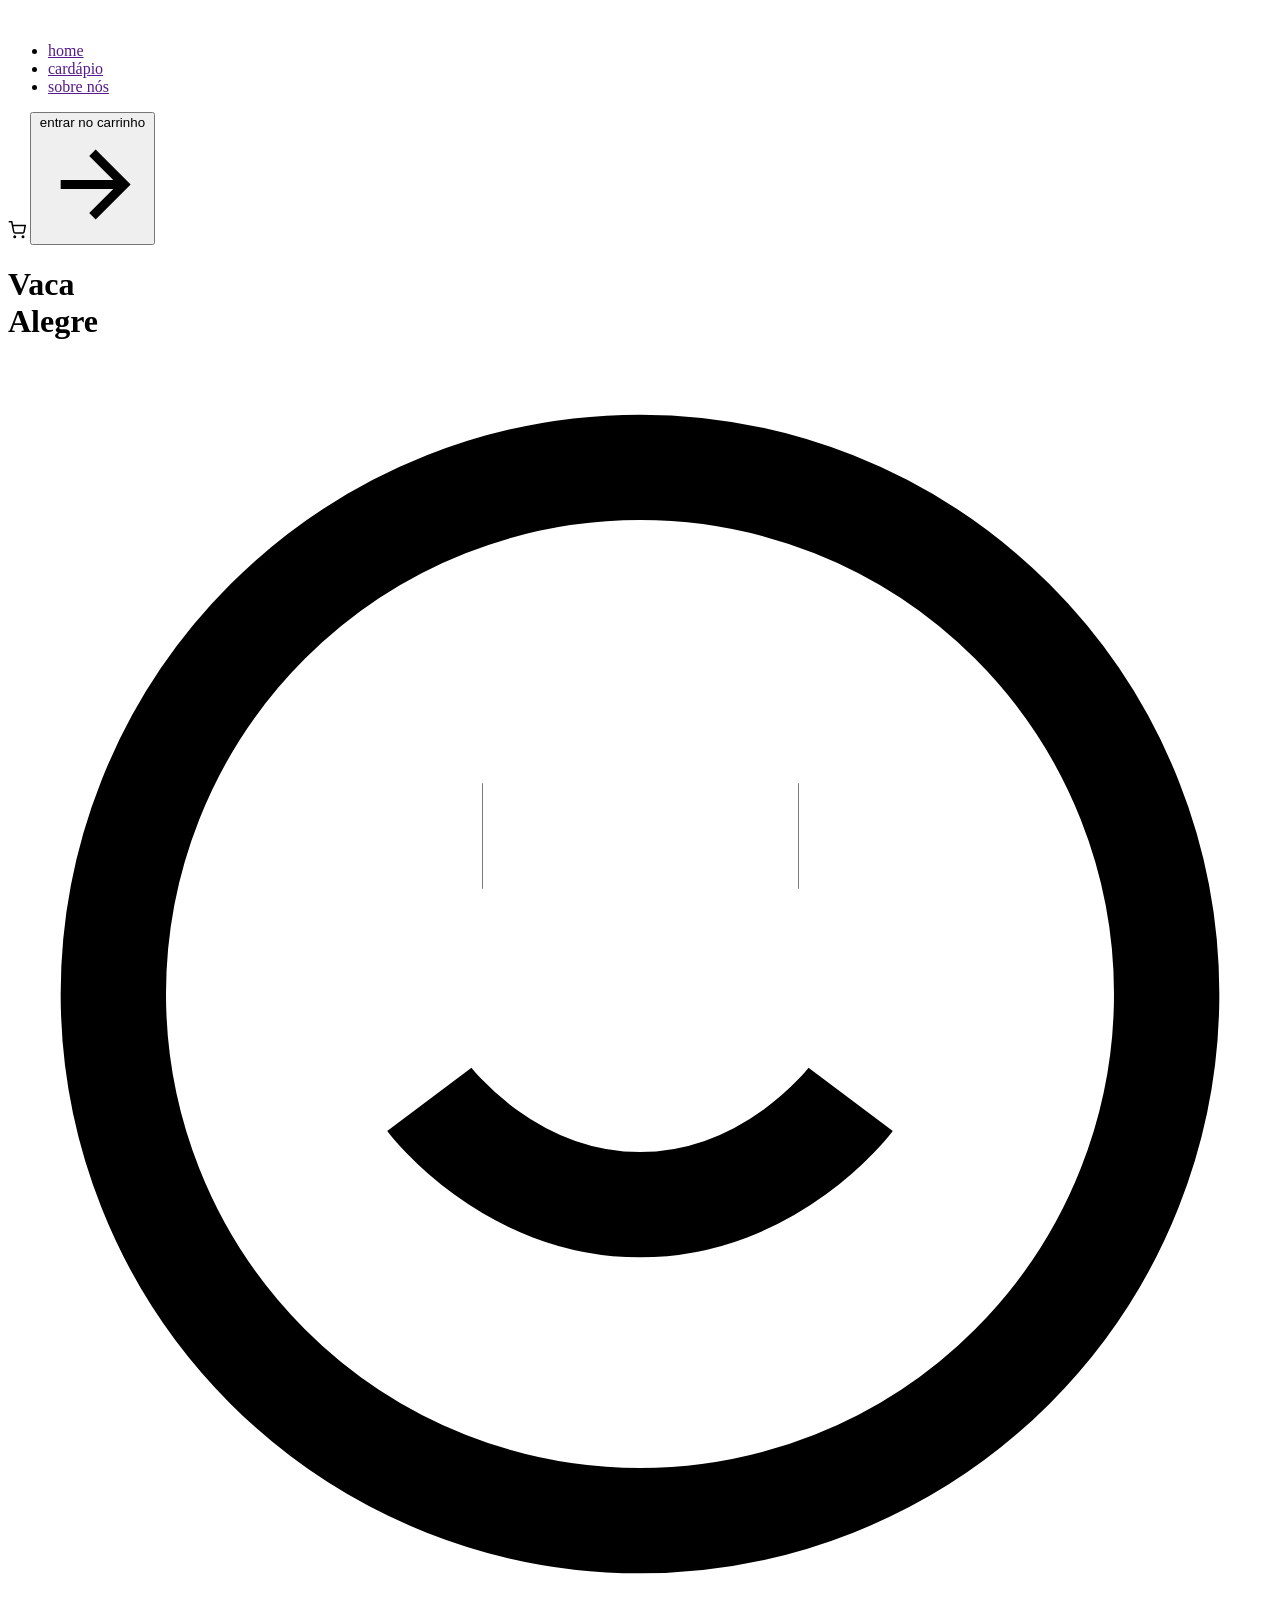
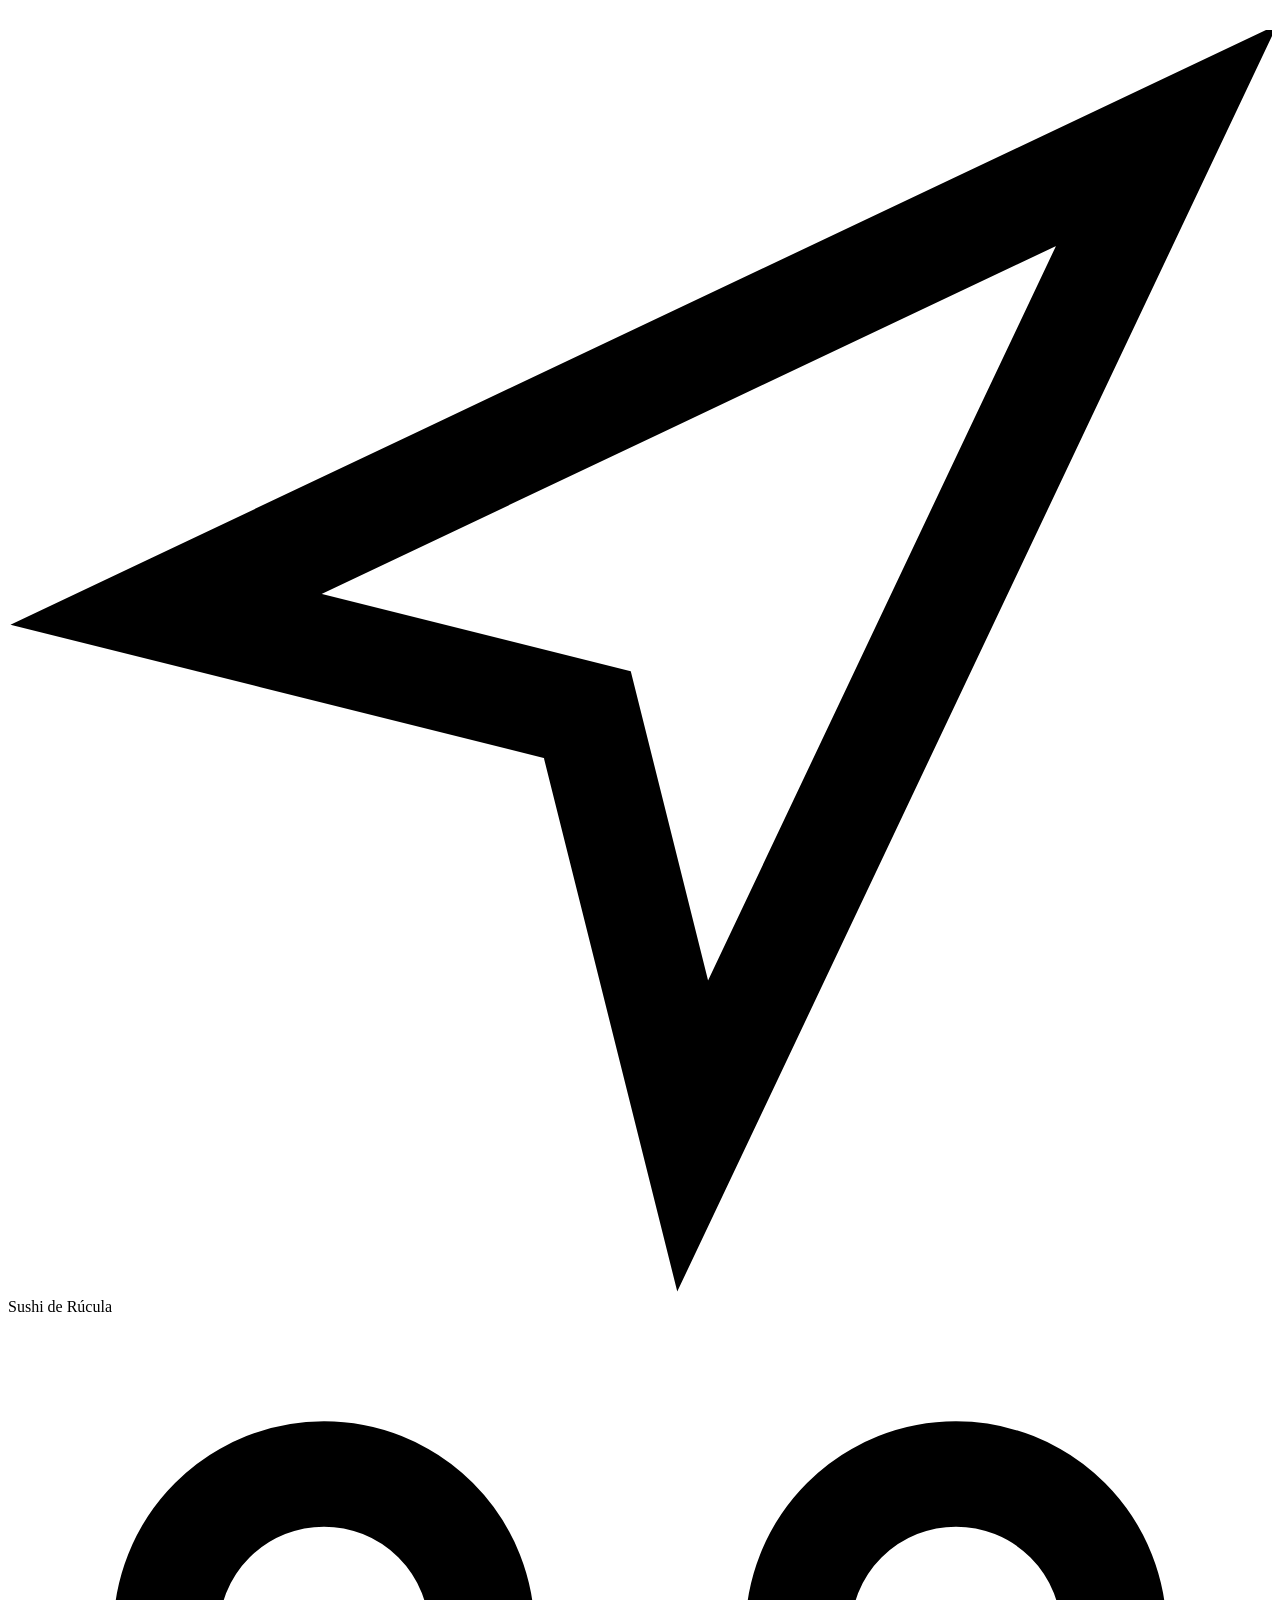
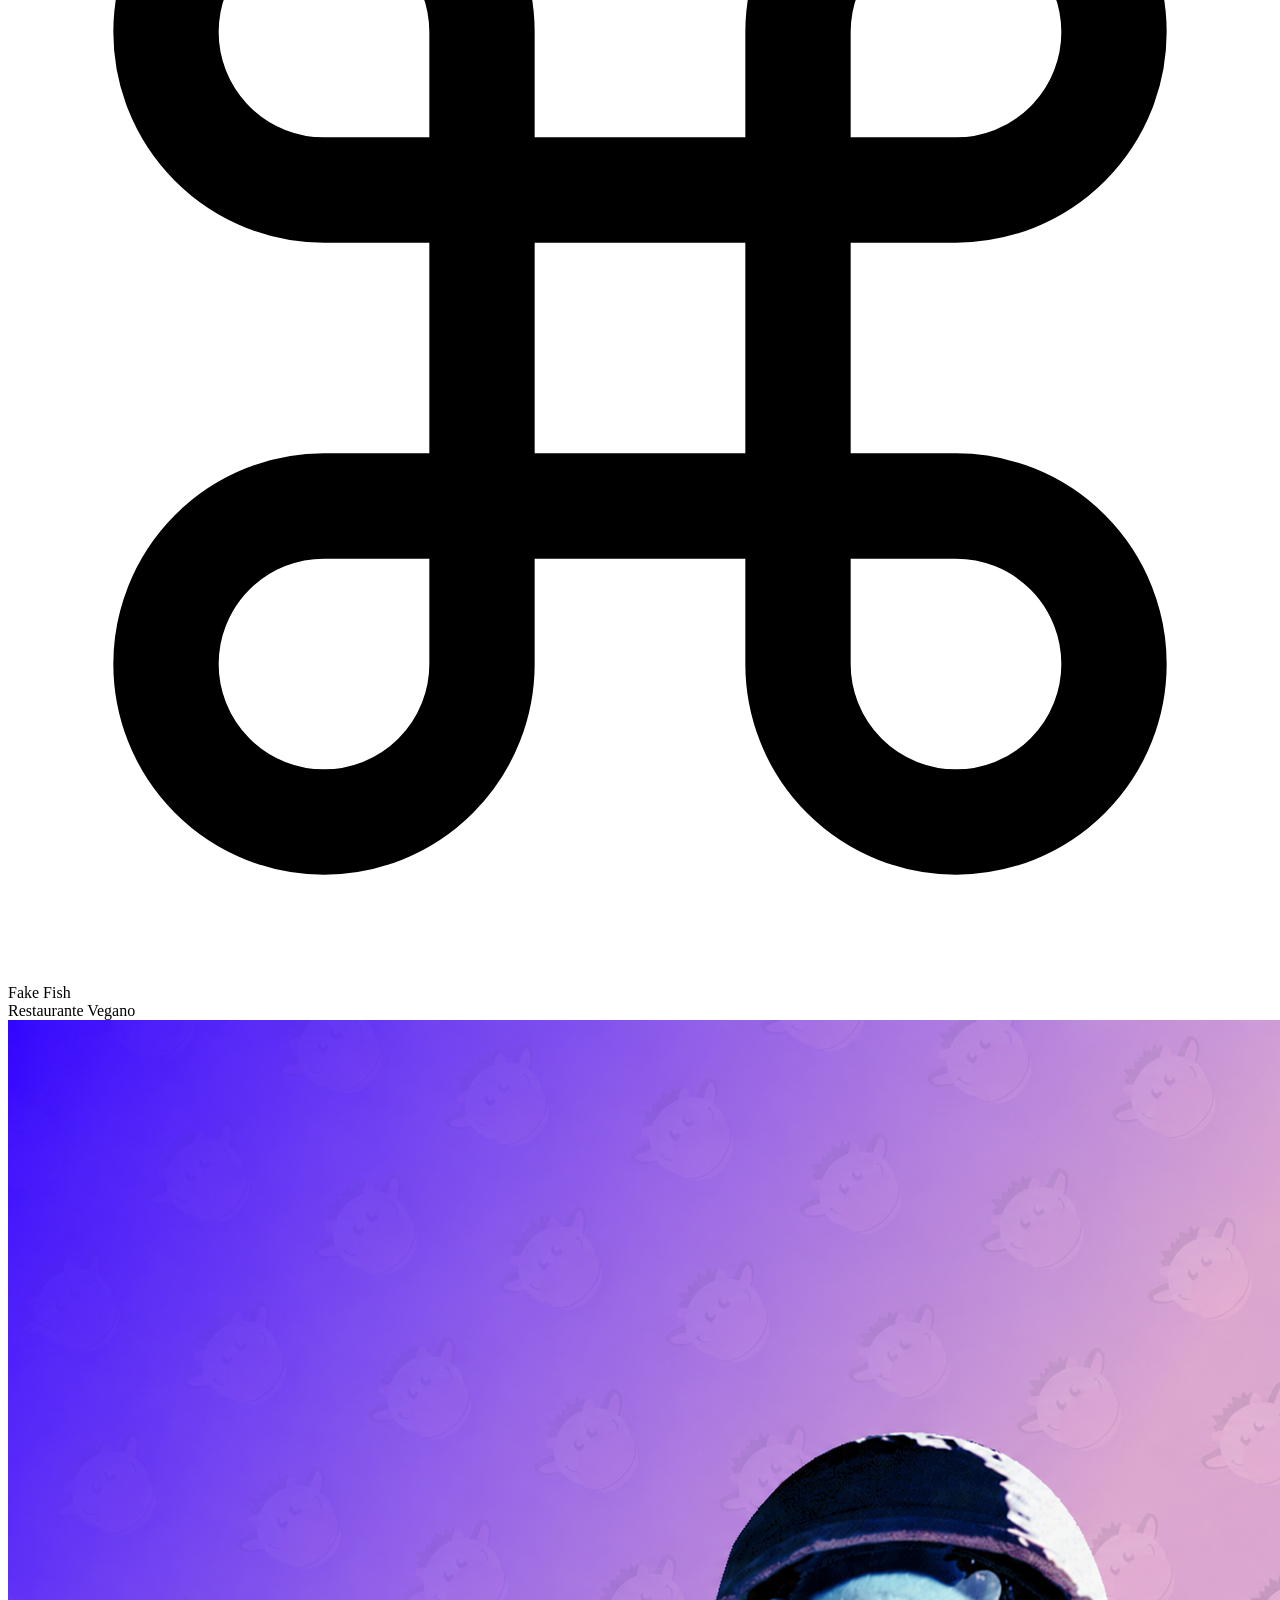
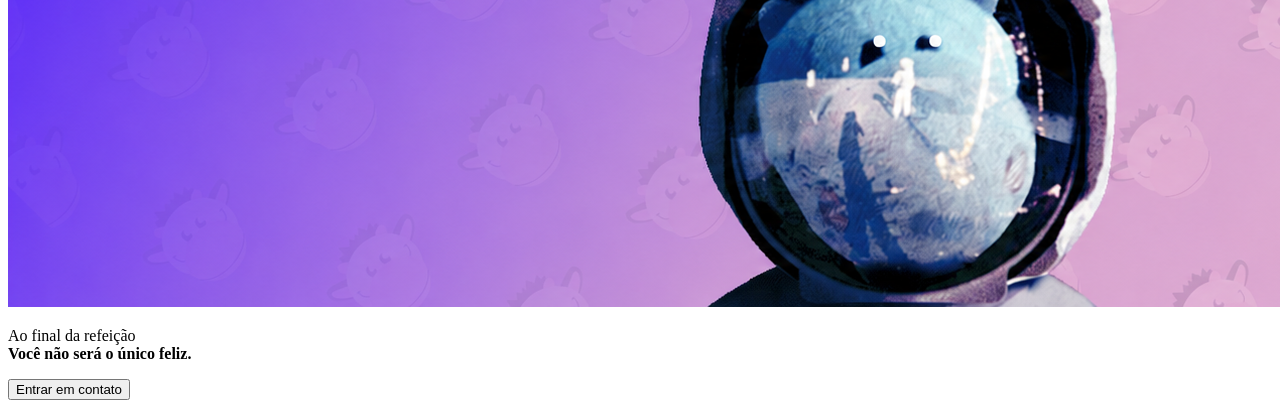
==== site/index.html @ 2b4d6a69 "primeiro commit" ====
<!DOCTYPE html>
<html lang="en">

<head>
    <meta charset="UTF-8">
    <meta name="viewport" content="width=device-width, initial-scale=1.0">
    <title>Vaca Alegre - Restaurante Vegano</title>
    <link rel="stylesheet" href="style.css">
</head>
<body>
    <nav>
        <div class="nav-logo">
            <img src="imagens/vaca-alegre-marca.svg" alt="">
        </div>
        <ul class="nav-links">
            <li><a href="">home</a></li>
            <li><a href="">cardápio</a></li>
            <li><a href="">sobre nós</a></li>
        </ul>
        <div class="nav-actions">
            <span class="nav-cart">
                <svg viewBox="0 0 24 24" fill="none" stroke="currentColor" stroke-width="2" width="18" height="18">
                    <circle cx="9" cy="21" r="1" />
                    <circle cx="20" cy="21" r="1" />
                    <path d="M1 1h4l2.68 13.39a2 2 0 0 0 2 1.61h9.72a2 2 0 0 0 2-1.61L23 6H6" />
                </svg>
            </span>
            <button class="btn-entrar">
                entrar no carrinho
                <svg viewBox="0 0 24 24" fill="none" stroke="currentColor" stroke-width="2">
                    <path d="M5 12h14M12 5l7 7-7 7" />
                </svg>
            </button>
        </div>
    </nav>
    <div class="hero">
        <div class="hero-topo">
            <div class="hero-text">
                <h1 class="hero title">
                    Vaca <br>
                    <span class="alegre">Alegre</span>
                </h1>
            </div>
            <div class="hero-menu">
                <div class="hero-menu-item">
                    <svg viewBox="0 0 24 24" fill="none" stroke="currentColor" stroke-width="2">
                        <circle cx="12" cy="12" r="10" />
                        <path d="M8 14s1.5 2 4 2 4-2 4-2" />
                        <line x1="9" y1="9" x2="9.01" y2="9" />
                        <line x1="15" y1="9" x2="15.01" y2="9" />
                        Nãoburguer
                    </svg>
                </div>
                <div class="hero-menu-item">
                    <svg viewBox="0 0 24 24" fill="none" stroke="currentColor" stroke-width="2">
                        <path d="M3 11l19-9-9 19-2-8-8-2z" />
                    </svg>
                    Sushi de Rúcula
                </div>
                <div class="hero-menu-item">
                    <svg viewBox="0 0 24 24" fill="none" stroke="currentColor" stroke-width="2">
                        <path
                            d="M18 3a3 3 0 0 0-3 3v12a3 3 0 0 0 3 3 3 3 0 0 0 3-3 3 3 0 0 0-3-3H6a3 3 0 0 0-3 3 3 3 0 0 0 3 3 3 3 0 0 0 3-3V6a3 3 0 0 0-3-3 3 3 0 0 0-3 3 3 3 0 0 0 3 3h12a3 3 0 0 0 3-3 3 3 0 0 0-3-3z" />
                    </svg>
                    Fake Fish
                </div>
                <div class="hero-menu-item active">
                    Restaurante Vegano
                </div>
            </div>
        </div>
        <div class="hero-banner">
            <img src="imagens/espaco.png" alt="">
            <div class="hero-banner-content">
                <p>Ao final da refeição <br>
                    <strong>Você não será o único feliz.</strong>
                </p>
                <button class="btn-contato">
                    Entrar em contato
                </button>
            </div>
        </div>
    </div>
</body>

</html>
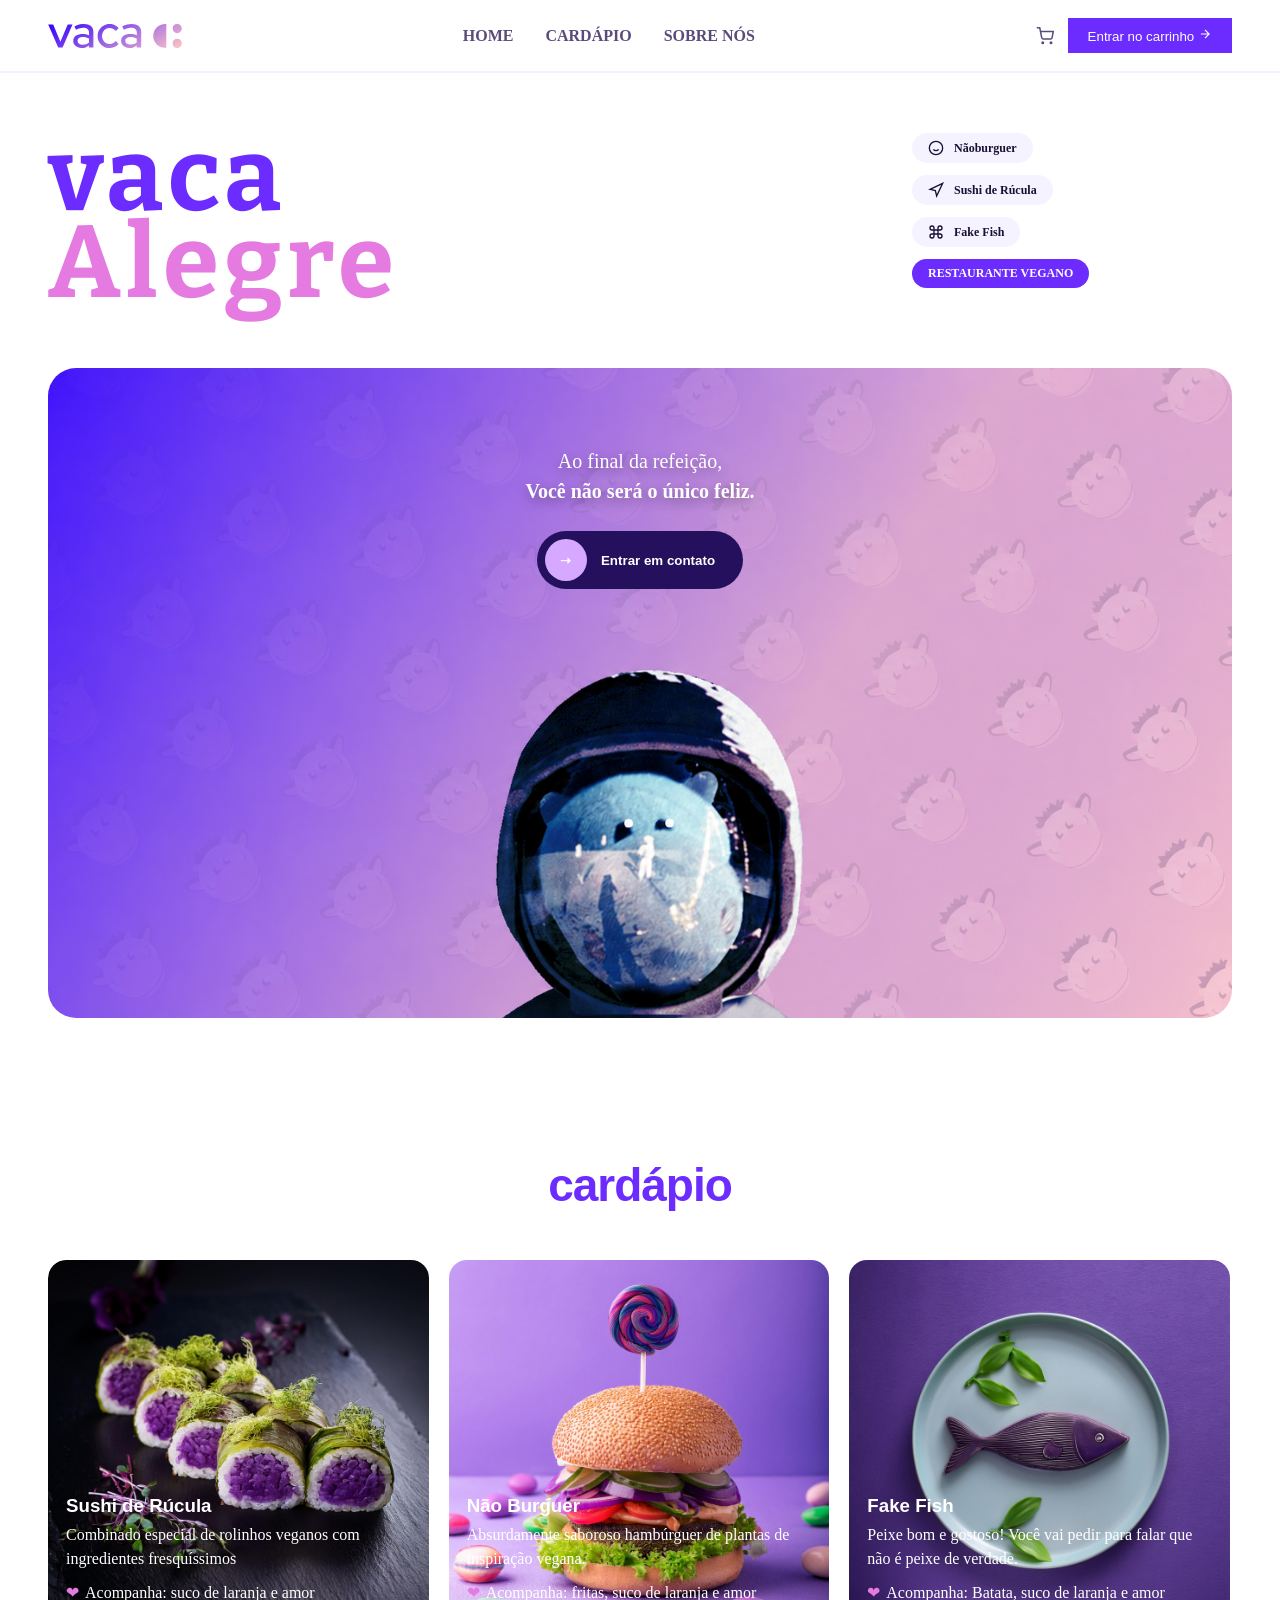
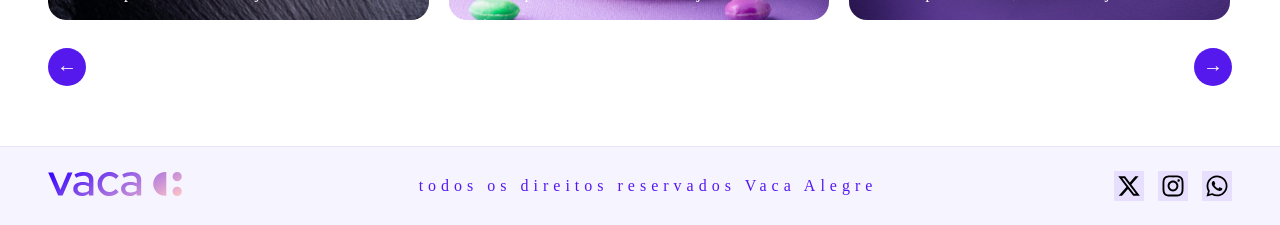
==== commit 0a91da83: "Add files via upload" ====
--- a/site/index.html
+++ b/site/index.html
@@ -7,15 +7,16 @@
     <title>Vaca Alegre - Restaurante Vegano</title>
     <link rel="stylesheet" href="style.css">
 </head>
+
 <body>
     <nav>
         <div class="nav-logo">
             <img src="imagens/vaca-alegre-marca.svg" alt="">
         </div>
         <ul class="nav-links">
-            <li><a href="">home</a></li>
-            <li><a href="">cardápio</a></li>
-            <li><a href="">sobre nós</a></li>
+            <li><a href="">Home</a></li>
+            <li><a href="#cardapio">Cardápio</a></li>
+            <li><a href="">Sobre Nós</a></li>
         </ul>
         <div class="nav-actions">
             <span class="nav-cart">
@@ -26,18 +27,19 @@
                 </svg>
             </span>
             <button class="btn-entrar">
-                entrar no carrinho
+                Entrar no carrinho
                 <svg viewBox="0 0 24 24" fill="none" stroke="currentColor" stroke-width="2">
                     <path d="M5 12h14M12 5l7 7-7 7" />
                 </svg>
             </button>
         </div>
     </nav>
+
     <div class="hero">
         <div class="hero-topo">
             <div class="hero-text">
-                <h1 class="hero title">
-                    Vaca <br>
+                <h1 class="hero-title">
+                    vaca <br>
                     <span class="alegre">Alegre</span>
                 </h1>
             </div>
@@ -48,8 +50,8 @@
                         <path d="M8 14s1.5 2 4 2 4-2 4-2" />
                         <line x1="9" y1="9" x2="9.01" y2="9" />
                         <line x1="15" y1="9" x2="15.01" y2="9" />
-                        Nãoburguer
                     </svg>
+                    Nãoburguer
                 </div>
                 <div class="hero-menu-item">
                     <svg viewBox="0 0 24 24" fill="none" stroke="currentColor" stroke-width="2">
@@ -72,8 +74,9 @@
         <div class="hero-banner">
             <img src="imagens/espaco.png" alt="">
             <div class="hero-banner-content">
-                <p>Ao final da refeição <br>
-                    <strong>Você não será o único feliz.</strong>
+                <p>
+                    Ao final da refeição, <br>
+                    <strong> Você não será o único feliz.</strong>
                 </p>
                 <button class="btn-contato">
                     Entrar em contato
@@ -81,6 +84,116 @@
             </div>
         </div>
     </div>
+    <div class="cardapio" id="cardapio">
+        <h2 class="cardapio-title">cardápio</h2>
+        <div class="carousel-wrapper">
+            <div class="carousel-track-outer">
+                <div class="carousel-track" id="carouselTrack">
+                    <!--Cards-->
+                    <div class="card">
+                        <div class="card-img-placeholder">
+                            <img src="imagens/fotos/cardapio/sushi-de-rucula.jpg" alt=""
+                                style="width: 100%;height:100%;object-fit:cover;">
+                        </div>
+                        <div class="card-info">
+                            <h3>Sushi de Rúcula</h3>
+                            <p>Combinado especial de rolinhos veganos com ingredientes fresquíssimos</p>
+                            <span class="card-tag">Acompanha: suco de laranja e amor</span>
+                        </div>
+                    </div>
+
+                    <div class="card featured">
+                        <div class="card-img-placeholder">
+                            <img src="imagens/fotos/cardapio/nao-burger.jpg" alt=""
+                                style="width: 100%;height:100%;object-fit:cover;">
+                        </div>
+                        <div class="card-info">
+                            <h3>Não Burguer</h3>
+                            <p>Absurdamente saboroso hambúrguer de plantas de inspiração vegana.</p>
+                            <span class="card-tag">Acompanha: fritas, suco de laranja e amor</span>
+                        </div>
+                    </div>
+
+                    <div class="card">
+                        <div class="card-img-placeholder">
+                            <img src="imagens/fotos/cardapio/fake-fish.jpg" alt=""
+                                style="width: 100%;height:100%;object-fit:cover;">
+                        </div>
+                        <div class="card-info">
+                            <h3>Fake Fish</h3>
+                            <p>Peixe bom e gostoso! Você vai pedir para falar que não é peixe de verdade.</p>
+                            <span class="card-tag">Acompanha: Batata, suco de laranja e amor</span>
+                        </div>
+                    </div>
+
+                    <div class="card">
+                        <div class="card-img-placeholder">
+                            <img src="imagens/fotos/cardapio/escondidinho-veg.jpg" alt=""
+                                style="width: 100%;height:100%;object-fit:cover;">
+                        </div>
+                        <div class="card-info">
+                            <h3>Escondidinho vegetariano</h3>
+                            <p>Um escondidinho de berinjela que combina com molho de tomate seco.</p>
+                            <span class="card-tag">Acompanha: manjericão, suco de laranja e amor</span>
+                        </div>
+                    </div>
+
+                    <div class="card">
+                        <div class="card-img-placeholder">
+                            <img src="imagens/fotos/cardapio/quibeleza.jpg" alt=""
+                                style="width: 100%;height:100%;object-fit:cover;">
+                        </div>
+                        <div class="card-info">
+                            <h3>Quibeleza</h3>
+                            <p>Quibe de beterraba crocante com frescor de hortelã</p>
+                            <span class="card-tag">Acompanha: suco de frutas vermelhas e amor</span>
+                        </div>
+                    </div>
+                </div>
+            </div>
+
+            <div class="carousel-controls">
+                <button class="carousel-btn" id="prevBtn">&#8592;</button>
+                <div class="carousel-dots" id="carouselDots"></div>
+                <button class="carousel-btn" id="nextBtn">&#8594;</button>
+            </div>
+        </div>
+    </div>
+
+    <footer>
+        <div class="footer-logo">
+            <img src="imagens/vaca-alegre-marca.svg" alt="">
+        </div>
+        <span class="footer-copy">todos os direitos reservados Vaca Alegre</span>
+        <div class="footer-socials">
+            <a href=""><img src="" alt=""><svg xmlns="http://www.w3.org/2000/svg"
+                    viewBox="0 0 640 640"><!--!Font Awesome Free v7.2.0 by @fontawesome - https://fontawesome.com License - https://fontawesome.com/license/free Copyright 2026 Fonticons, Inc.-->
+                    <path
+                        d="M453.2 112L523.8 112L369.6 288.2L551 528L409 528L297.7 382.6L170.5 528L99.8 528L264.7 339.5L90.8 112L236.4 112L336.9 244.9L453.2 112zM428.4 485.8L467.5 485.8L215.1 152L173.1 152L428.4 485.8z" />
+                </svg></a>
+            <a href=""> <svg xmlns="http://www.w3.org/2000/svg"
+                    viewBox="0 0 640 640"><!--!Font Awesome Free v7.2.0 by @fontawesome - https://fontawesome.com License - https://fontawesome.com/license/free Copyright 2026 Fonticons, Inc.-->
+                    <path
+                        d="M320.3 205C256.8 204.8 205.2 256.2 205 319.7C204.8 383.2 256.2 434.8 319.7 435C383.2 435.2 434.8 383.8 435 320.3C435.2 256.8 383.8 205.2 320.3 205zM319.7 245.4C360.9 245.2 394.4 278.5 394.6 319.7C394.8 360.9 361.5 394.4 320.3 394.6C279.1 394.8 245.6 361.5 245.4 320.3C245.2 279.1 278.5 245.6 319.7 245.4zM413.1 200.3C413.1 185.5 425.1 173.5 439.9 173.5C454.7 173.5 466.7 185.5 466.7 200.3C466.7 215.1 454.7 227.1 439.9 227.1C425.1 227.1 413.1 215.1 413.1 200.3zM542.8 227.5C541.1 191.6 532.9 159.8 506.6 133.6C480.4 107.4 448.6 99.2 412.7 97.4C375.7 95.3 264.8 95.3 227.8 97.4C192 99.1 160.2 107.3 133.9 133.5C107.6 159.7 99.5 191.5 97.7 227.4C95.6 264.4 95.6 375.3 97.7 412.3C99.4 448.2 107.6 480 133.9 506.2C160.2 532.4 191.9 540.6 227.8 542.4C264.8 544.5 375.7 544.5 412.7 542.4C448.6 540.7 480.4 532.5 506.6 506.2C532.8 480 541 448.2 542.8 412.3C544.9 375.3 544.9 264.5 542.8 227.5zM495 452C487.2 471.6 472.1 486.7 452.4 494.6C422.9 506.3 352.9 503.6 320.3 503.6C287.7 503.6 217.6 506.2 188.2 494.6C168.6 486.8 153.5 471.7 145.6 452C133.9 422.5 136.6 352.5 136.6 319.9C136.6 287.3 134 217.2 145.6 187.8C153.4 168.2 168.5 153.1 188.2 145.2C217.7 133.5 287.7 136.2 320.3 136.2C352.9 136.2 423 133.6 452.4 145.2C472 153 487.1 168.1 495 187.8C506.7 217.3 504 287.3 504 319.9C504 352.5 506.7 422.6 495 452z" />
+                </svg></a>
+            <a href=""><svg xmlns="http://www.w3.org/2000/svg"
+                    viewBox="0 0 640 640"><!--!Font Awesome Free v7.2.0 by @fontawesome - https://fontawesome.com License - https://fontawesome.com/license/free Copyright 2026 Fonticons, Inc.-->
+                    <path
+                        d="M476.9 161.1C435 119.1 379.2 96 319.9 96C197.5 96 97.9 195.6 97.9 318C97.9 357.1 108.1 395.3 127.5 429L96 544L213.7 513.1C246.1 530.8 282.6 540.1 319.8 540.1L319.9 540.1C442.2 540.1 544 440.5 544 318.1C544 258.8 518.8 203.1 476.9 161.1zM319.9 502.7C286.7 502.7 254.2 493.8 225.9 477L219.2 473L149.4 491.3L168 423.2L163.6 416.2C145.1 386.8 135.4 352.9 135.4 318C135.4 216.3 218.2 133.5 320 133.5C369.3 133.5 415.6 152.7 450.4 187.6C485.2 222.5 506.6 268.8 506.5 318.1C506.5 419.9 421.6 502.7 319.9 502.7zM421.1 364.5C415.6 361.7 388.3 348.3 383.2 346.5C378.1 344.6 374.4 343.7 370.7 349.3C367 354.9 356.4 367.3 353.1 371.1C349.9 374.8 346.6 375.3 341.1 372.5C308.5 356.2 287.1 343.4 265.6 306.5C259.9 296.7 271.3 297.4 281.9 276.2C283.7 272.5 282.8 269.3 281.4 266.5C280 263.7 268.9 236.4 264.3 225.3C259.8 214.5 255.2 216 251.8 215.8C248.6 215.6 244.9 215.6 241.2 215.6C237.5 215.6 231.5 217 226.4 222.5C221.3 228.1 207 241.5 207 268.8C207 296.1 226.9 322.5 229.6 326.2C232.4 329.9 268.7 385.9 324.4 410C359.6 425.2 373.4 426.5 391 423.9C401.7 422.3 423.8 410.5 428.4 397.5C433 384.5 433 373.4 431.6 371.1C430.3 368.6 426.6 367.2 421.1 364.5z" />
+                </svg> </a>
+        </div>
+    </footer>
+    <script>
+        const track = document.getElementById('carouselTrack')
+        const prevBtn = document.getElementById('prevBtn')
+        const nextBtn = document.getElementById('nextBtn')
+        const dotwrap = document.getElementById('carouselDots')
+        const cards = track.querySelectorAll('card')
+        const visible = () => window.innerWidth < 768 ? 1 : 3
+        let current = 0
+        const total = () => cards.length - visible() + 1
+    </script>
+
 </body>
 
 </html>
--- a/site/style.css
+++ b/site/style.css
@@ -0,0 +1,327 @@
+@import url('https://fonts.googleapis.com/css2?family=Bitter:ital,wght@0,100..900;1,100..900&family=Instrument+Sans:ital,wght@0,400..700;1,400..700&display=swap');
+*{
+    box-sizing: border-box;
+    margin: 0;
+    padding: 0;
+}
+
+body{
+    background-color: #fff;
+    color: #1a1033;
+    overflow-x: hidden;
+}
+nav{
+    display: flex;
+    align-items: center;
+    justify-content: space-between;
+    padding: 18px 48px ;
+    position: sticky;
+    background-color: rgba(255, 255, 255, 0.92);
+    top: 0;
+    backdrop-filter: blur(12px);
+    border-bottom: 2px solid rgba(108, 43, 255, 0.07);
+}
+
+.nav-logo{
+    display: flex;
+    align-items: center;
+    gap: 6px;
+}
+.nav-links{
+    display: flex;
+    gap: 32px;
+    list-style: none;
+}
+.nav-links a{
+    text-decoration: none;
+    font-weight: bold;
+    text-transform: uppercase;
+    color: #5a4b7a
+}
+.nav-links a:hover{
+    color: #6c2bff;
+}
+.nav-actions{
+    display: flex;
+    align-items: center;
+    gap: 14px;
+}
+.nav-cart{
+    color: #5a4b7a;
+    display: flex;
+    align-items: center;
+    gap: 4px;
+
+}
+.btn-entrar{
+    background-color: #6c2bff;
+    color: white;
+    border: none;
+    padding: 9px 20px;
+    cursor: pointer;
+    gap: 6px;
+    transform: background .2s, transform .15s;
+}
+.btn-entrar:hover{
+    background: #5519ee;
+    transform: translateY(-1px);    
+}
+.btn-entrar svg{
+    width: 14px; height: 14px;
+}
+.hero{
+    padding: 60px 48px;
+    position: relative;
+    display: flex;
+    flex-direction: column;
+    gap: 32px;
+}
+.hero-topo{
+    display: flex;
+    justify-content: space-between;
+    align-items: flex-start;
+    width: 100%;
+    margin-bottom: 30px;
+}
+.hero-text{
+    flex: 1;
+    min-width: 400px;
+}
+.hero-title{
+    font-family: "Bitter", serif;
+    font-weight: bold;
+    font-size: 102px;
+    line-height: .85;
+    letter-spacing: 5px;
+    color: #6c2bff;
+}
+.hero-title .alegre{
+    color: #e57ae0;
+}
+.hero-menu{
+    width: 320px;
+    display: flex;
+    flex-direction: column;
+    gap: 12px;
+    margin-left: auto;
+}
+.hero-menu-item{
+    display: flex;
+    align-items: center;
+    gap: 10px;
+    font-weight: bold;
+    background-color: #f5f3ff;
+    border-radius: 40px;
+    padding: 7px 16px;
+    width: fit-content;
+    cursor: pointer;
+    transition: background .2s;
+    font-size: 12px;
+}
+.hero-menu-item:hover{
+    background-color: #ede8ff;
+}
+.hero-menu-item svg{
+    width: 16px;
+    height: 16px;
+    flex-shrink: 0;
+}
+.hero-menu-item.active{
+    color: #fff;
+    text-transform: uppercase;
+    font-weight: bold;
+    background-color: #6c2bff;
+}
+.hero-banner{
+    position:relative;
+    border-radius: 28px;
+    min-height: 300px;
+    overflow: hidden;
+}
+.hero-banner img{
+    width: 100%;
+    height: 650px;
+    object-fit: cover;
+    display: block;
+}
+.hero-banner-content{
+    position: absolute;
+    top: 12%;
+    left: 50%;
+    text-align: center;
+    width: 100%;
+    transform: translateX(-50%);
+}
+.hero-banner-content p{
+    color: white;
+    margin-bottom: 25px;
+    font-size: 20px;
+    text-shadow: 0 4px 12px rgba(0,0,0,.35);
+    line-height: 1.5;
+}
+.hero-banner-content p strong{
+    color: #fff;
+    font-weight: bold;
+}
+.btn-contato{
+    display: inline-flex;
+    align-items: center;
+    gap: 14px;
+    background-color: #24105c;
+    color: white;
+    border: none;
+    border-radius: 50px;
+    padding: 8px 28px 8px 8px;
+    font-weight: bold;
+    cursor: pointer;
+    transition: all .3s ease;
+}
+.btn-contato::before{
+    content: "➝";
+    width: 42px;
+    height: 42px;
+    background-color: #d7a8ff;
+    border-radius: 50%;
+    display: flex;
+    align-items: center;
+    justify-content: center;
+    transition: transform .4s ease;
+}
+.btn-contato:hover::before{
+    transform: translateX(10px);
+}
+.btn-contato:hover{
+    transform: translateY(-2px);
+}
+.cardapio{
+    padding: 80px 48px 60px;
+}
+.cardapio-title{
+    font-family: sans-serif;
+    font-weight: bold;
+    font-size: 46px;
+    text-align: center;
+    margin-bottom: 48px;
+    letter-spacing: -1px;
+    color: #6c2bff;
+}
+.carousel-wrapper{
+    position: relative;
+}
+.carousel-track-outer{
+    overflow: hidden;
+    border-radius: 18px;
+}
+.carousel-track{
+    display: flex;
+    gap: 20px;
+}
+.card{
+    flex: 0 0 calc(33.333% - 14px);
+    border-radius: 18px;
+    overflow: hidden;
+    position: relative;
+    min-height: 360px;
+    display: flex;
+    flex-direction: column;
+    justify-content: flex-end;
+    transition: transform .25s;
+    background-color: #f6f4ff;
+}
+.card:hover{
+    transform: translateY(-4px);
+}
+.card-img-placeholder{
+    position: absolute;
+    background: linear-gradient(160deg, #ddd5ff 0%, #f8d7fa 100%);
+    display: flex;
+    align-items: center;
+    justify-content: center;
+    text-transform: uppercase;
+    color: #f8f7f9;
+    inset: 0;
+   
+}
+.card .featured .card-img-placeholder{
+     background: linear-gradient(160deg, #a78bfa 0%, #e879f9 100%);
+}
+.card-info{
+    position: relative;
+    background: linear-gradient(to top rgba(20,10,40,0.82) 0%, transparent 100%);
+    padding: 20px 18px 18px;
+    color: #fff;
+}
+.card-info h3{
+    font-family: sans-serif;
+    margin-bottom: 6px;
+}
+.card-info p{
+    color:white;
+    line-height: 1.5;
+    margin-bottom: 12px;
+}
+.card-tag{
+    display: inline-flex;
+    align-items: center;
+    gap: 6px;
+    color: white;
+}
+.card-tag::before{
+    content: "❤︎";
+    color: #e57ae0;
+}
+.carousel-controls{
+    display: flex;
+    align-items: center;
+    justify-content: space-between;
+    margin-top: 28px;
+}
+.carousel-btn{
+    width: 38px;
+    height: 38px;
+    border-radius: 50%;
+    border: none;
+    background-color: #5519ee;
+    color: white;
+    cursor: pointer;
+    display: flex;
+    align-items: center;
+    justify-content: center;
+    transition: background .2s, transform .15s;
+    font-size: 20px;
+}
+.carousel-btn:hover{
+    background-color: #24105c;
+    transform: scale(1.08);
+}
+.carousel-dots{
+    display: flex;
+    gap: 8px;
+    align-items: center;
+}
+footer{
+    background-color: #f6f4ff;
+    padding: 24px 48px;
+    display: flex;
+    align-items: center;
+    justify-content: space-between;
+    border-top: 1px solid rgba(108,43,255,0.08);
+}
+.footer-copy{
+    color: #5519ee;
+    letter-spacing: 5px;
+}
+.footer-socials{
+    display: flex;
+    gap: 14px;
+}
+.footer-socials a{
+    width: 30px;
+    height: 30px;
+    background-color: rgba(108, 43, 255, 0.1);
+    display: flex;
+    align-items: center;
+    justify-content: center;
+    color: #24105c;
+    text-decoration: none;
+}
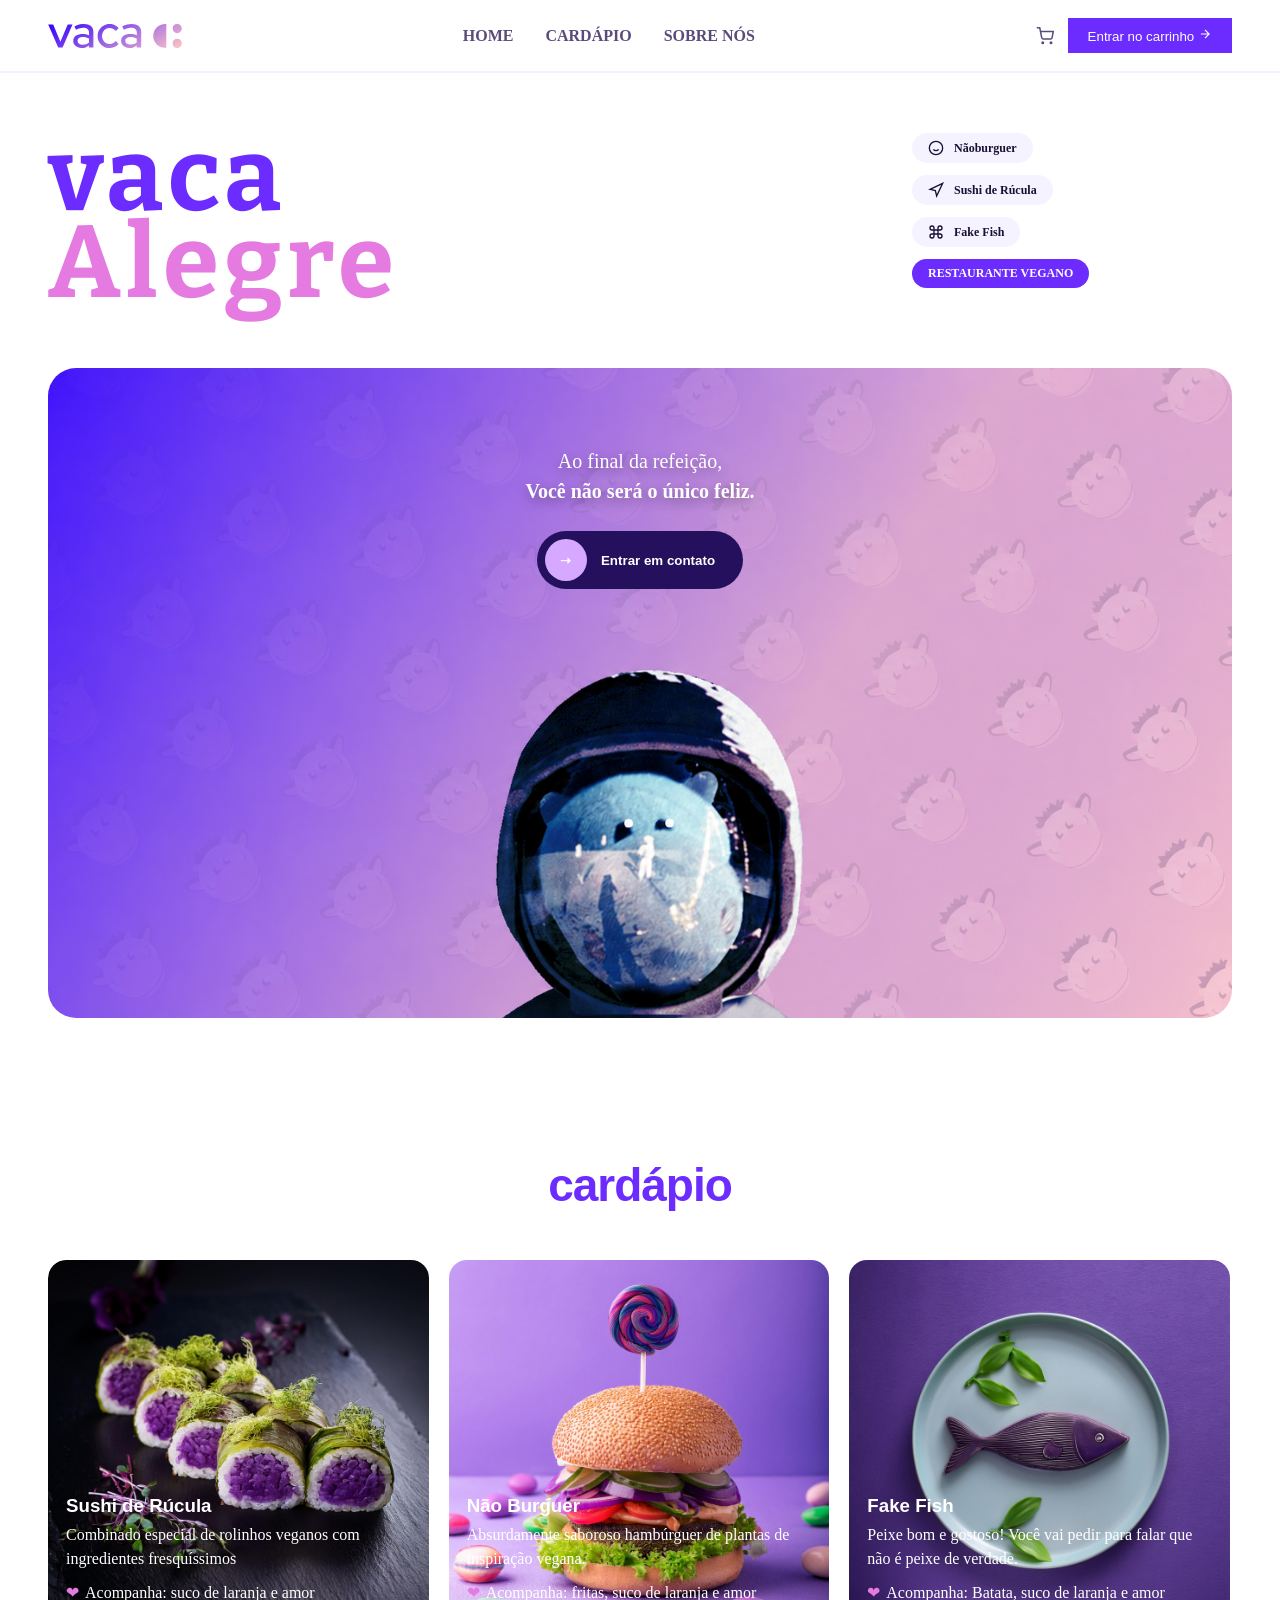
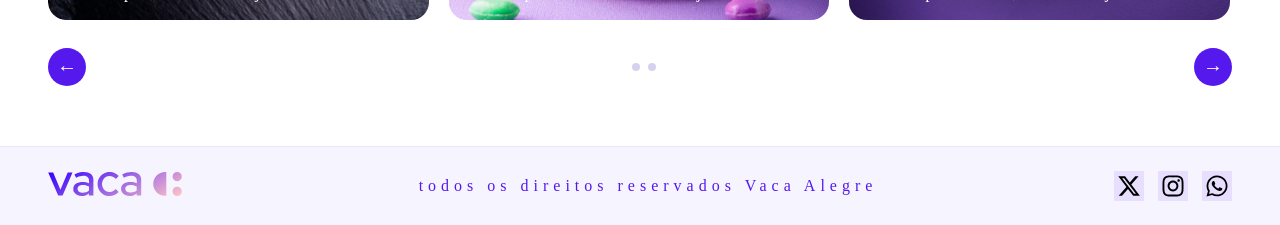
==== commit 74ff46c7: "30/06" ====
--- a/site/index.html
+++ b/site/index.html
@@ -1,13 +1,11 @@
 <!DOCTYPE html>
 <html lang="en">
-
 <head>
     <meta charset="UTF-8">
     <meta name="viewport" content="width=device-width, initial-scale=1.0">
     <title>Vaca Alegre - Restaurante Vegano</title>
     <link rel="stylesheet" href="style.css">
 </head>
-
 <body>
     <nav>
         <div class="nav-logo">
@@ -16,23 +14,17 @@
         <ul class="nav-links">
             <li><a href="">Home</a></li>
             <li><a href="#cardapio">Cardápio</a></li>
-            <li><a href="">Sobre Nós</a></li>
+            <li><a href="sobrenos.html">Sobre Nós</a></li>
         </ul>
         <div class="nav-actions">
             <span class="nav-cart">
-                <svg viewBox="0 0 24 24" fill="none" stroke="currentColor" stroke-width="2" width="18" height="18">
-                    <circle cx="9" cy="21" r="1" />
-                    <circle cx="20" cy="21" r="1" />
-                    <path d="M1 1h4l2.68 13.39a2 2 0 0 0 2 1.61h9.72a2 2 0 0 0 2-1.61L23 6H6" />
-                </svg>
+                <svg viewBox="0 0 24 24" fill="none" stroke="currentColor" stroke-width="2" width="18" height="18"><circle cx="9" cy="21" r="1"/><circle cx="20" cy="21" r="1"/><path d="M1 1h4l2.68 13.39a2 2 0 0 0 2 1.61h9.72a2 2 0 0 0 2-1.61L23 6H6"/></svg>
             </span>
             <button class="btn-entrar">
                 Entrar no carrinho
-                <svg viewBox="0 0 24 24" fill="none" stroke="currentColor" stroke-width="2">
-                    <path d="M5 12h14M12 5l7 7-7 7" />
-                </svg>
+                <svg viewBox="0 0 24 24" fill="none" stroke="currentColor" stroke-width="2"><path d="M5 12h14M12 5l7 7-7 7"/></svg>
             </button>
-        </div>
+        </div>       
     </nav>
 
     <div class="hero">
@@ -40,36 +32,26 @@
             <div class="hero-text">
                 <h1 class="hero-title">
                     vaca <br>
-                    <span class="alegre">Alegre</span>
+                    <span class="alegre">Alegre</span> 
                 </h1>
             </div>
             <div class="hero-menu">
                 <div class="hero-menu-item">
-                    <svg viewBox="0 0 24 24" fill="none" stroke="currentColor" stroke-width="2">
-                        <circle cx="12" cy="12" r="10" />
-                        <path d="M8 14s1.5 2 4 2 4-2 4-2" />
-                        <line x1="9" y1="9" x2="9.01" y2="9" />
-                        <line x1="15" y1="9" x2="15.01" y2="9" />
-                    </svg>
+                    <svg viewBox="0 0 24 24" fill="none" stroke="currentColor" stroke-width="2"><circle cx="12" cy="12" r="10"/><path d="M8 14s1.5 2 4 2 4-2 4-2"/><line x1="9" y1="9" x2="9.01" y2="9"/><line x1="15" y1="9" x2="15.01" y2="9"/></svg>
                     Nãoburguer
                 </div>
                 <div class="hero-menu-item">
-                    <svg viewBox="0 0 24 24" fill="none" stroke="currentColor" stroke-width="2">
-                        <path d="M3 11l19-9-9 19-2-8-8-2z" />
-                    </svg>
+                    <svg viewBox="0 0 24 24" fill="none" stroke="currentColor" stroke-width="2"><path d="M3 11l19-9-9 19-2-8-8-2z"/></svg>
                     Sushi de Rúcula
                 </div>
                 <div class="hero-menu-item">
-                    <svg viewBox="0 0 24 24" fill="none" stroke="currentColor" stroke-width="2">
-                        <path
-                            d="M18 3a3 3 0 0 0-3 3v12a3 3 0 0 0 3 3 3 3 0 0 0 3-3 3 3 0 0 0-3-3H6a3 3 0 0 0-3 3 3 3 0 0 0 3 3 3 3 0 0 0 3-3V6a3 3 0 0 0-3-3 3 3 0 0 0-3 3 3 3 0 0 0 3 3h12a3 3 0 0 0 3-3 3 3 0 0 0-3-3z" />
-                    </svg>
+                    <svg viewBox="0 0 24 24" fill="none" stroke="currentColor" stroke-width="2"><path d="M18 3a3 3 0 0 0-3 3v12a3 3 0 0 0 3 3 3 3 0 0 0 3-3 3 3 0 0 0-3-3H6a3 3 0 0 0-3 3 3 3 0 0 0 3 3 3 3 0 0 0 3-3V6a3 3 0 0 0-3-3 3 3 0 0 0-3 3 3 3 0 0 0 3 3h12a3 3 0 0 0 3-3 3 3 0 0 0-3-3z"/></svg>
                     Fake Fish
                 </div>
                 <div class="hero-menu-item active">
                     Restaurante Vegano
                 </div>
-            </div>
+            </div>            
         </div>
         <div class="hero-banner">
             <img src="imagens/espaco.png" alt="">
@@ -87,76 +69,71 @@
     <div class="cardapio" id="cardapio">
         <h2 class="cardapio-title">cardápio</h2>
         <div class="carousel-wrapper">
-            <div class="carousel-track-outer">
-                <div class="carousel-track" id="carouselTrack">
-                    <!--Cards-->
-                    <div class="card">
-                        <div class="card-img-placeholder">
-                            <img src="imagens/fotos/cardapio/sushi-de-rucula.jpg" alt=""
-                                style="width: 100%;height:100%;object-fit:cover;">
-                        </div>
-                        <div class="card-info">
-                            <h3>Sushi de Rúcula</h3>
-                            <p>Combinado especial de rolinhos veganos com ingredientes fresquíssimos</p>
-                            <span class="card-tag">Acompanha: suco de laranja e amor</span>
-                        </div>
+          <div class="carousel-track-outer">
+            <div class="carousel-track" id="carouselTrack">
+                <!--Cards-->
+                <div class="card">
+                    <div class="card-img-placeholder">
+                        <img src="imagens/fotos/cardapio/sushi-de-rucula.jpg" alt="" style="width: 100%;height:100%;object-fit:cover;">
                     </div>
-
-                    <div class="card featured">
-                        <div class="card-img-placeholder">
-                            <img src="imagens/fotos/cardapio/nao-burger.jpg" alt=""
-                                style="width: 100%;height:100%;object-fit:cover;">
-                        </div>
-                        <div class="card-info">
-                            <h3>Não Burguer</h3>
-                            <p>Absurdamente saboroso hambúrguer de plantas de inspiração vegana.</p>
-                            <span class="card-tag">Acompanha: fritas, suco de laranja e amor</span>
-                        </div>
-                    </div>
-
-                    <div class="card">
-                        <div class="card-img-placeholder">
-                            <img src="imagens/fotos/cardapio/fake-fish.jpg" alt=""
-                                style="width: 100%;height:100%;object-fit:cover;">
-                        </div>
-                        <div class="card-info">
-                            <h3>Fake Fish</h3>
-                            <p>Peixe bom e gostoso! Você vai pedir para falar que não é peixe de verdade.</p>
-                            <span class="card-tag">Acompanha: Batata, suco de laranja e amor</span>
-                        </div>
-                    </div>
-
-                    <div class="card">
-                        <div class="card-img-placeholder">
-                            <img src="imagens/fotos/cardapio/escondidinho-veg.jpg" alt=""
-                                style="width: 100%;height:100%;object-fit:cover;">
-                        </div>
-                        <div class="card-info">
-                            <h3>Escondidinho vegetariano</h3>
-                            <p>Um escondidinho de berinjela que combina com molho de tomate seco.</p>
-                            <span class="card-tag">Acompanha: manjericão, suco de laranja e amor</span>
-                        </div>
-                    </div>
-
-                    <div class="card">
-                        <div class="card-img-placeholder">
-                            <img src="imagens/fotos/cardapio/quibeleza.jpg" alt=""
-                                style="width: 100%;height:100%;object-fit:cover;">
-                        </div>
-                        <div class="card-info">
-                            <h3>Quibeleza</h3>
-                            <p>Quibe de beterraba crocante com frescor de hortelã</p>
-                            <span class="card-tag">Acompanha: suco de frutas vermelhas e amor</span>
-                        </div>
+                    <div class="card-info">
+                        <h3>Sushi de Rúcula</h3>
+                        <p>Combinado especial de rolinhos veganos com ingredientes fresquíssimos</p>
+                        <span class="card-tag">Acompanha: suco de laranja e amor</span>
                     </div>
                 </div>
-            </div>
 
-            <div class="carousel-controls">
-                <button class="carousel-btn" id="prevBtn">&#8592;</button>
-                <div class="carousel-dots" id="carouselDots"></div>
-                <button class="carousel-btn" id="nextBtn">&#8594;</button>
-            </div>
+                <div class="card featured">
+                    <div class="card-img-placeholder">
+                        <img src="imagens/fotos/cardapio/nao-burger.jpg" alt="" style="width: 100%;height:100%;object-fit:cover;">
+                    </div>
+                    <div class="card-info">
+                        <h3>Não Burguer</h3>
+                        <p>Absurdamente saboroso hambúrguer de plantas de inspiração vegana.</p>
+                        <span class="card-tag">Acompanha: fritas, suco de laranja e amor</span>
+                    </div>
+                </div>
+
+                <div class="card">
+                    <div class="card-img-placeholder">
+                        <img src="imagens/fotos/cardapio/fake-fish.jpg" alt="" style="width: 100%;height:100%;object-fit:cover;">
+                    </div>
+                    <div class="card-info">
+                        <h3>Fake Fish</h3>
+                        <p>Peixe bom e gostoso! Você vai pedir para falar que não é peixe de verdade.</p>
+                        <span class="card-tag">Acompanha: Batata, suco de laranja e amor</span>
+                    </div>
+                </div>
+
+                <div class="card">
+                    <div class="card-img-placeholder">
+                        <img src="imagens/fotos/cardapio/escondidinho-veg.jpg" alt="" style="width: 100%;height:100%;object-fit:cover;">
+                    </div>
+                    <div class="card-info">
+                        <h3>Escondidinho vegetariano</h3>
+                        <p>Um escondidinho de berinjela que combina com molho de tomate seco.</p>
+                        <span class="card-tag">Acompanha: manjericão, suco de laranja e amor</span>
+                    </div>
+                </div>
+
+                <div class="card">
+                    <div class="card-img-placeholder">
+                        <img src="imagens/fotos/cardapio/quibeleza.jpg" alt="" style="width: 100%;height:100%;object-fit:cover;">
+                    </div>
+                    <div class="card-info">
+                        <h3>Quibeleza</h3>
+                        <p>Quibe de beterraba crocante com frescor de hortelã</p>
+                        <span class="card-tag">Acompanha: suco de frutas vermelhas e amor</span>
+                    </div>
+                </div>
+            </div>    
+          </div>  
+
+        <div class="carousel-controls">
+            <button class="carousel-btn" id="prevBtn" disabled>&#8592;</button>
+            <div class="carousel-dots" id="carouselDots"></div>
+            <button class="carousel-btn" id="nextBtn">&#8594;</button>
+        </div> 
         </div>
     </div>
 
@@ -166,34 +143,54 @@
         </div>
         <span class="footer-copy">todos os direitos reservados Vaca Alegre</span>
         <div class="footer-socials">
-            <a href=""><img src="" alt=""><svg xmlns="http://www.w3.org/2000/svg"
-                    viewBox="0 0 640 640"><!--!Font Awesome Free v7.2.0 by @fontawesome - https://fontawesome.com License - https://fontawesome.com/license/free Copyright 2026 Fonticons, Inc.-->
-                    <path
-                        d="M453.2 112L523.8 112L369.6 288.2L551 528L409 528L297.7 382.6L170.5 528L99.8 528L264.7 339.5L90.8 112L236.4 112L336.9 244.9L453.2 112zM428.4 485.8L467.5 485.8L215.1 152L173.1 152L428.4 485.8z" />
-                </svg></a>
-            <a href=""> <svg xmlns="http://www.w3.org/2000/svg"
-                    viewBox="0 0 640 640"><!--!Font Awesome Free v7.2.0 by @fontawesome - https://fontawesome.com License - https://fontawesome.com/license/free Copyright 2026 Fonticons, Inc.-->
-                    <path
-                        d="M320.3 205C256.8 204.8 205.2 256.2 205 319.7C204.8 383.2 256.2 434.8 319.7 435C383.2 435.2 434.8 383.8 435 320.3C435.2 256.8 383.8 205.2 320.3 205zM319.7 245.4C360.9 245.2 394.4 278.5 394.6 319.7C394.8 360.9 361.5 394.4 320.3 394.6C279.1 394.8 245.6 361.5 245.4 320.3C245.2 279.1 278.5 245.6 319.7 245.4zM413.1 200.3C413.1 185.5 425.1 173.5 439.9 173.5C454.7 173.5 466.7 185.5 466.7 200.3C466.7 215.1 454.7 227.1 439.9 227.1C425.1 227.1 413.1 215.1 413.1 200.3zM542.8 227.5C541.1 191.6 532.9 159.8 506.6 133.6C480.4 107.4 448.6 99.2 412.7 97.4C375.7 95.3 264.8 95.3 227.8 97.4C192 99.1 160.2 107.3 133.9 133.5C107.6 159.7 99.5 191.5 97.7 227.4C95.6 264.4 95.6 375.3 97.7 412.3C99.4 448.2 107.6 480 133.9 506.2C160.2 532.4 191.9 540.6 227.8 542.4C264.8 544.5 375.7 544.5 412.7 542.4C448.6 540.7 480.4 532.5 506.6 506.2C532.8 480 541 448.2 542.8 412.3C544.9 375.3 544.9 264.5 542.8 227.5zM495 452C487.2 471.6 472.1 486.7 452.4 494.6C422.9 506.3 352.9 503.6 320.3 503.6C287.7 503.6 217.6 506.2 188.2 494.6C168.6 486.8 153.5 471.7 145.6 452C133.9 422.5 136.6 352.5 136.6 319.9C136.6 287.3 134 217.2 145.6 187.8C153.4 168.2 168.5 153.1 188.2 145.2C217.7 133.5 287.7 136.2 320.3 136.2C352.9 136.2 423 133.6 452.4 145.2C472 153 487.1 168.1 495 187.8C506.7 217.3 504 287.3 504 319.9C504 352.5 506.7 422.6 495 452z" />
-                </svg></a>
-            <a href=""><svg xmlns="http://www.w3.org/2000/svg"
-                    viewBox="0 0 640 640"><!--!Font Awesome Free v7.2.0 by @fontawesome - https://fontawesome.com License - https://fontawesome.com/license/free Copyright 2026 Fonticons, Inc.-->
-                    <path
-                        d="M476.9 161.1C435 119.1 379.2 96 319.9 96C197.5 96 97.9 195.6 97.9 318C97.9 357.1 108.1 395.3 127.5 429L96 544L213.7 513.1C246.1 530.8 282.6 540.1 319.8 540.1L319.9 540.1C442.2 540.1 544 440.5 544 318.1C544 258.8 518.8 203.1 476.9 161.1zM319.9 502.7C286.7 502.7 254.2 493.8 225.9 477L219.2 473L149.4 491.3L168 423.2L163.6 416.2C145.1 386.8 135.4 352.9 135.4 318C135.4 216.3 218.2 133.5 320 133.5C369.3 133.5 415.6 152.7 450.4 187.6C485.2 222.5 506.6 268.8 506.5 318.1C506.5 419.9 421.6 502.7 319.9 502.7zM421.1 364.5C415.6 361.7 388.3 348.3 383.2 346.5C378.1 344.6 374.4 343.7 370.7 349.3C367 354.9 356.4 367.3 353.1 371.1C349.9 374.8 346.6 375.3 341.1 372.5C308.5 356.2 287.1 343.4 265.6 306.5C259.9 296.7 271.3 297.4 281.9 276.2C283.7 272.5 282.8 269.3 281.4 266.5C280 263.7 268.9 236.4 264.3 225.3C259.8 214.5 255.2 216 251.8 215.8C248.6 215.6 244.9 215.6 241.2 215.6C237.5 215.6 231.5 217 226.4 222.5C221.3 228.1 207 241.5 207 268.8C207 296.1 226.9 322.5 229.6 326.2C232.4 329.9 268.7 385.9 324.4 410C359.6 425.2 373.4 426.5 391 423.9C401.7 422.3 423.8 410.5 428.4 397.5C433 384.5 433 373.4 431.6 371.1C430.3 368.6 426.6 367.2 421.1 364.5z" />
-                </svg> </a>
+            <a href=""><img src="" alt=""><svg xmlns="http://www.w3.org/2000/svg" viewBox="0 0 640 640"><!--!Font Awesome Free v7.2.0 by @fontawesome - https://fontawesome.com License - https://fontawesome.com/license/free Copyright 2026 Fonticons, Inc.--><path d="M453.2 112L523.8 112L369.6 288.2L551 528L409 528L297.7 382.6L170.5 528L99.8 528L264.7 339.5L90.8 112L236.4 112L336.9 244.9L453.2 112zM428.4 485.8L467.5 485.8L215.1 152L173.1 152L428.4 485.8z"/></svg></a>
+            <a href=""> <svg xmlns="http://www.w3.org/2000/svg" viewBox="0 0 640 640"><!--!Font Awesome Free v7.2.0 by @fontawesome - https://fontawesome.com License - https://fontawesome.com/license/free Copyright 2026 Fonticons, Inc.--><path d="M320.3 205C256.8 204.8 205.2 256.2 205 319.7C204.8 383.2 256.2 434.8 319.7 435C383.2 435.2 434.8 383.8 435 320.3C435.2 256.8 383.8 205.2 320.3 205zM319.7 245.4C360.9 245.2 394.4 278.5 394.6 319.7C394.8 360.9 361.5 394.4 320.3 394.6C279.1 394.8 245.6 361.5 245.4 320.3C245.2 279.1 278.5 245.6 319.7 245.4zM413.1 200.3C413.1 185.5 425.1 173.5 439.9 173.5C454.7 173.5 466.7 185.5 466.7 200.3C466.7 215.1 454.7 227.1 439.9 227.1C425.1 227.1 413.1 215.1 413.1 200.3zM542.8 227.5C541.1 191.6 532.9 159.8 506.6 133.6C480.4 107.4 448.6 99.2 412.7 97.4C375.7 95.3 264.8 95.3 227.8 97.4C192 99.1 160.2 107.3 133.9 133.5C107.6 159.7 99.5 191.5 97.7 227.4C95.6 264.4 95.6 375.3 97.7 412.3C99.4 448.2 107.6 480 133.9 506.2C160.2 532.4 191.9 540.6 227.8 542.4C264.8 544.5 375.7 544.5 412.7 542.4C448.6 540.7 480.4 532.5 506.6 506.2C532.8 480 541 448.2 542.8 412.3C544.9 375.3 544.9 264.5 542.8 227.5zM495 452C487.2 471.6 472.1 486.7 452.4 494.6C422.9 506.3 352.9 503.6 320.3 503.6C287.7 503.6 217.6 506.2 188.2 494.6C168.6 486.8 153.5 471.7 145.6 452C133.9 422.5 136.6 352.5 136.6 319.9C136.6 287.3 134 217.2 145.6 187.8C153.4 168.2 168.5 153.1 188.2 145.2C217.7 133.5 287.7 136.2 320.3 136.2C352.9 136.2 423 133.6 452.4 145.2C472 153 487.1 168.1 495 187.8C506.7 217.3 504 287.3 504 319.9C504 352.5 506.7 422.6 495 452z"/></svg></a>
+            <a href=""><svg xmlns="http://www.w3.org/2000/svg" viewBox="0 0 640 640"><!--!Font Awesome Free v7.2.0 by @fontawesome - https://fontawesome.com License - https://fontawesome.com/license/free Copyright 2026 Fonticons, Inc.--><path d="M476.9 161.1C435 119.1 379.2 96 319.9 96C197.5 96 97.9 195.6 97.9 318C97.9 357.1 108.1 395.3 127.5 429L96 544L213.7 513.1C246.1 530.8 282.6 540.1 319.8 540.1L319.9 540.1C442.2 540.1 544 440.5 544 318.1C544 258.8 518.8 203.1 476.9 161.1zM319.9 502.7C286.7 502.7 254.2 493.8 225.9 477L219.2 473L149.4 491.3L168 423.2L163.6 416.2C145.1 386.8 135.4 352.9 135.4 318C135.4 216.3 218.2 133.5 320 133.5C369.3 133.5 415.6 152.7 450.4 187.6C485.2 222.5 506.6 268.8 506.5 318.1C506.5 419.9 421.6 502.7 319.9 502.7zM421.1 364.5C415.6 361.7 388.3 348.3 383.2 346.5C378.1 344.6 374.4 343.7 370.7 349.3C367 354.9 356.4 367.3 353.1 371.1C349.9 374.8 346.6 375.3 341.1 372.5C308.5 356.2 287.1 343.4 265.6 306.5C259.9 296.7 271.3 297.4 281.9 276.2C283.7 272.5 282.8 269.3 281.4 266.5C280 263.7 268.9 236.4 264.3 225.3C259.8 214.5 255.2 216 251.8 215.8C248.6 215.6 244.9 215.6 241.2 215.6C237.5 215.6 231.5 217 226.4 222.5C221.3 228.1 207 241.5 207 268.8C207 296.1 226.9 322.5 229.6 326.2C232.4 329.9 268.7 385.9 324.4 410C359.6 425.2 373.4 426.5 391 423.9C401.7 422.3 423.8 410.5 428.4 397.5C433 384.5 433 373.4 431.6 371.1C430.3 368.6 426.6 367.2 421.1 364.5z"/></svg> </a>
         </div>
     </footer>
+
     <script>
-        const track = document.getElementById('carouselTrack')
+        const track   = document.getElementById('carouselTrack');
         const prevBtn = document.getElementById('prevBtn')
         const nextBtn = document.getElementById('nextBtn')
         const dotwrap = document.getElementById('carouselDots')
-        const cards = track.querySelectorAll('card')
+        const cards   = track.querySelectorAll('.card')
         const visible = () => window.innerWidth < 768 ? 1 : 3
+
         let current = 0
         const total = () => cards.length - visible() + 1
+
+        function buildDots(){
+            dotwrap.innerHTML = ' '
+            for(let i = 0; i<total(); i++){
+                const d = document.createElement('span')
+                d.className = 'dot' + (i === current ? 'active' : '')
+                d.addEventListener('click', ()=> goTo(i))
+                dotwrap.appendChild(d)
+            }
+        }
+        function goTo(idx){
+            current = Math.max(0, Math.min(idx, total() - 1))
+            const cardWidth = cards[0].offsetWidth + 20
+
+            track.style.transform = `translateX(-${current * cardWidth}px)`
+            prevBtn.disabled = current === 0
+            nextBtn.disabled = current >= total() - 1
+            dotwrap.querySelectorAll('.dot').forEach((d,i)=>
+                d.classList.toggle('active', i === current)
+            )
+        }
+
+        prevBtn.addEventListener('click', () => goTo(current - 1))
+        nextBtn.addEventListener('click', () => goTo(current + 1))
+
+        buildDots()
+        Window.addEventListener('resize', ()=>{
+            buildDots()
+        })
+        goTo(0)
+
     </script>
 
 </body>
-
 </html>
--- a/site/style.css
+++ b/site/style.css
@@ -1,20 +1,22 @@
 @import url('https://fonts.googleapis.com/css2?family=Bitter:ital,wght@0,100..900;1,100..900&family=Instrument+Sans:ital,wght@0,400..700;1,400..700&display=swap');
-*{
+
+* {
     box-sizing: border-box;
     margin: 0;
     padding: 0;
 }
 
-body{
+body {
     background-color: #fff;
     color: #1a1033;
     overflow-x: hidden;
 }
-nav{
+
+nav {
     display: flex;
     align-items: center;
     justify-content: space-between;
-    padding: 18px 48px ;
+    padding: 18px 48px;
     position: sticky;
     background-color: rgba(255, 255, 255, 0.92);
     top: 0;
@@ -22,38 +24,44 @@
     border-bottom: 2px solid rgba(108, 43, 255, 0.07);
 }
 
-.nav-logo{
+.nav-logo {
     display: flex;
     align-items: center;
     gap: 6px;
 }
-.nav-links{
+
+.nav-links {
     display: flex;
     gap: 32px;
     list-style: none;
 }
-.nav-links a{
+
+.nav-links a {
     text-decoration: none;
     font-weight: bold;
     text-transform: uppercase;
     color: #5a4b7a
 }
-.nav-links a:hover{
+
+.nav-links a:hover {
     color: #6c2bff;
 }
-.nav-actions{
+
+.nav-actions {
     display: flex;
     align-items: center;
     gap: 14px;
 }
-.nav-cart{
+
+.nav-cart {
     color: #5a4b7a;
     display: flex;
     align-items: center;
     gap: 4px;
 
 }
-.btn-entrar{
+
+.btn-entrar {
     background-color: #6c2bff;
     color: white;
     border: none;
@@ -62,32 +70,39 @@
     gap: 6px;
     transform: background .2s, transform .15s;
 }
-.btn-entrar:hover{
+
+.btn-entrar:hover {
     background: #5519ee;
-    transform: translateY(-1px);    
-}
-.btn-entrar svg{
-    width: 14px; height: 14px;
-}
-.hero{
+    transform: translateY(-1px);
+}
+
+.btn-entrar svg {
+    width: 14px;
+    height: 14px;
+}
+
+.hero {
     padding: 60px 48px;
     position: relative;
     display: flex;
     flex-direction: column;
     gap: 32px;
 }
-.hero-topo{
+
+.hero-topo {
     display: flex;
     justify-content: space-between;
     align-items: flex-start;
     width: 100%;
     margin-bottom: 30px;
 }
-.hero-text{
+
+.hero-text {
     flex: 1;
     min-width: 400px;
 }
-.hero-title{
+
+.hero-title {
     font-family: "Bitter", serif;
     font-weight: bold;
     font-size: 102px;
@@ -95,17 +110,20 @@
     letter-spacing: 5px;
     color: #6c2bff;
 }
-.hero-title .alegre{
+
+.hero-title .alegre {
     color: #e57ae0;
 }
-.hero-menu{
+
+.hero-menu {
     width: 320px;
     display: flex;
     flex-direction: column;
     gap: 12px;
     margin-left: auto;
 }
-.hero-menu-item{
+
+.hero-menu-item {
     display: flex;
     align-items: center;
     gap: 10px;
@@ -118,33 +136,39 @@
     transition: background .2s;
     font-size: 12px;
 }
-.hero-menu-item:hover{
+
+.hero-menu-item:hover {
     background-color: #ede8ff;
 }
-.hero-menu-item svg{
+
+.hero-menu-item svg {
     width: 16px;
     height: 16px;
     flex-shrink: 0;
 }
-.hero-menu-item.active{
+
+.hero-menu-item.active {
     color: #fff;
     text-transform: uppercase;
     font-weight: bold;
     background-color: #6c2bff;
 }
-.hero-banner{
-    position:relative;
+
+.hero-banner {
+    position: relative;
     border-radius: 28px;
     min-height: 300px;
     overflow: hidden;
 }
-.hero-banner img{
+
+.hero-banner img {
     width: 100%;
     height: 650px;
     object-fit: cover;
     display: block;
 }
-.hero-banner-content{
+
+.hero-banner-content {
     position: absolute;
     top: 12%;
     left: 50%;
@@ -152,18 +176,21 @@
     width: 100%;
     transform: translateX(-50%);
 }
-.hero-banner-content p{
+
+.hero-banner-content p {
     color: white;
     margin-bottom: 25px;
     font-size: 20px;
-    text-shadow: 0 4px 12px rgba(0,0,0,.35);
+    text-shadow: 0 4px 12px rgba(0, 0, 0, .35);
     line-height: 1.5;
 }
-.hero-banner-content p strong{
+
+.hero-banner-content p strong {
     color: #fff;
     font-weight: bold;
 }
-.btn-contato{
+
+.btn-contato {
     display: inline-flex;
     align-items: center;
     gap: 14px;
@@ -176,7 +203,8 @@
     cursor: pointer;
     transition: all .3s ease;
 }
-.btn-contato::before{
+
+.btn-contato::before {
     content: "➝";
     width: 42px;
     height: 42px;
@@ -187,16 +215,20 @@
     justify-content: center;
     transition: transform .4s ease;
 }
-.btn-contato:hover::before{
+
+.btn-contato:hover::before {
     transform: translateX(10px);
 }
-.btn-contato:hover{
+
+.btn-contato:hover {
     transform: translateY(-2px);
 }
-.cardapio{
+
+.cardapio {
     padding: 80px 48px 60px;
 }
-.cardapio-title{
+
+.cardapio-title {
     font-family: sans-serif;
     font-weight: bold;
     font-size: 46px;
@@ -205,18 +237,22 @@
     letter-spacing: -1px;
     color: #6c2bff;
 }
-.carousel-wrapper{
+
+.carousel-wrapper {
     position: relative;
 }
-.carousel-track-outer{
+
+.carousel-track-outer {
     overflow: hidden;
     border-radius: 18px;
 }
-.carousel-track{
+
+.carousel-track {
     display: flex;
     gap: 20px;
 }
-.card{
+
+.card {
     flex: 0 0 calc(33.333% - 14px);
     border-radius: 18px;
     overflow: hidden;
@@ -228,10 +264,12 @@
     transition: transform .25s;
     background-color: #f6f4ff;
 }
-.card:hover{
+
+.card:hover {
     transform: translateY(-4px);
 }
-.card-img-placeholder{
+
+.card-img-placeholder {
     position: absolute;
     background: linear-gradient(160deg, #ddd5ff 0%, #f8d7fa 100%);
     display: flex;
@@ -240,43 +278,51 @@
     text-transform: uppercase;
     color: #f8f7f9;
     inset: 0;
-   
-}
-.card .featured .card-img-placeholder{
-     background: linear-gradient(160deg, #a78bfa 0%, #e879f9 100%);
-}
-.card-info{
+
+}
+
+.card .featured .card-img-placeholder {
+    background: linear-gradient(160deg, #a78bfa 0%, #e879f9 100%);
+}
+
+.card-info {
     position: relative;
-    background: linear-gradient(to top rgba(20,10,40,0.82) 0%, transparent 100%);
+    background: linear-gradient(to top rgba(20, 10, 40, 0.82) 0%, transparent 100%);
     padding: 20px 18px 18px;
     color: #fff;
 }
-.card-info h3{
+
+.card-info h3 {
     font-family: sans-serif;
     margin-bottom: 6px;
 }
-.card-info p{
-    color:white;
+
+.card-info p {
+    color: white;
     line-height: 1.5;
     margin-bottom: 12px;
 }
-.card-tag{
+
+.card-tag {
     display: inline-flex;
     align-items: center;
     gap: 6px;
     color: white;
 }
-.card-tag::before{
+
+.card-tag::before {
     content: "❤︎";
     color: #e57ae0;
 }
-.carousel-controls{
+
+.carousel-controls {
     display: flex;
     align-items: center;
     justify-content: space-between;
     margin-top: 28px;
 }
-.carousel-btn{
+
+.carousel-btn {
     width: 38px;
     height: 38px;
     border-radius: 50%;
@@ -290,32 +336,38 @@
     transition: background .2s, transform .15s;
     font-size: 20px;
 }
-.carousel-btn:hover{
+
+.carousel-btn:hover {
     background-color: #24105c;
     transform: scale(1.08);
 }
-.carousel-dots{
+
+.carousel-dots {
     display: flex;
     gap: 8px;
     align-items: center;
 }
-footer{
+
+footer {
     background-color: #f6f4ff;
     padding: 24px 48px;
     display: flex;
     align-items: center;
     justify-content: space-between;
-    border-top: 1px solid rgba(108,43,255,0.08);
-}
-.footer-copy{
+    border-top: 1px solid rgba(108, 43, 255, 0.08);
+}
+
+.footer-copy {
     color: #5519ee;
     letter-spacing: 5px;
 }
-.footer-socials{
+
+.footer-socials {
     display: flex;
     gap: 14px;
 }
-.footer-socials a{
+
+.footer-socials a {
     width: 30px;
     height: 30px;
     background-color: rgba(108, 43, 255, 0.1);
@@ -324,4 +376,47 @@
     justify-content: center;
     color: #24105c;
     text-decoration: none;
+}
+
+.dot {
+    width: 8px;
+    height: 8px;
+    border-radius: 50%;
+    background-color: #d8d0f0;
+}
+
+.dot.active {
+    background-color: #a78bfa;
+    transform: scale(1.35);
+}
+
+.descricao {
+    text-align: center;
+    font-size: 40px;
+}
+
+.descricao h1 {
+    color: #5519ee;
+    font-family: Verdana, Geneva, Tahoma, sans-serif;
+}
+
+.container {
+    display: flex;
+    align-items: center;
+   gap: 13px;
+   margin-left: 30px;
+  
+ 
+}
+.card06 h3 {
+  margin-bottom: 10px; /* Controla o espaço logo abaixo do h3 */
+}
+
+.card06 p {
+  margin-top: 0; /* Remove a margem padrão superior do parágrafo */
+}
+
+.container img {
+    border-radius: 500px;
+    max-width: 150px;
 }
